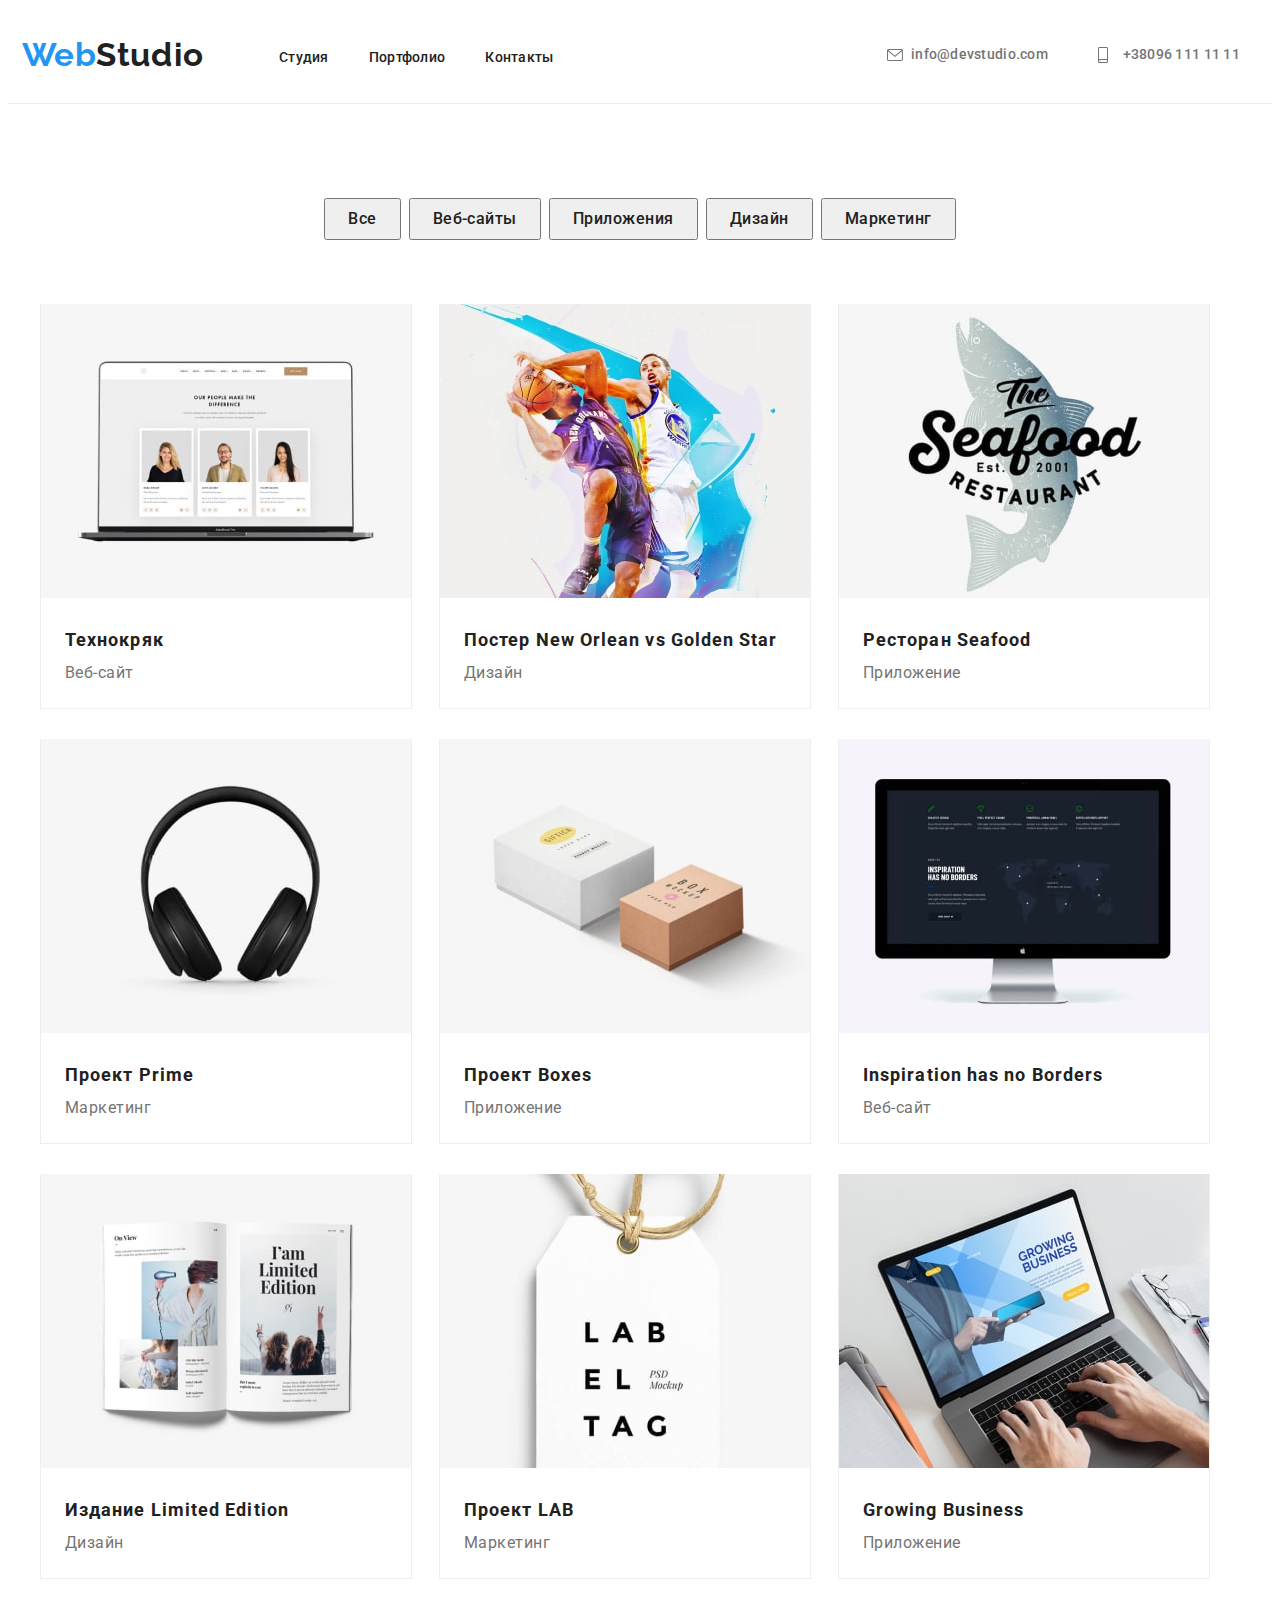
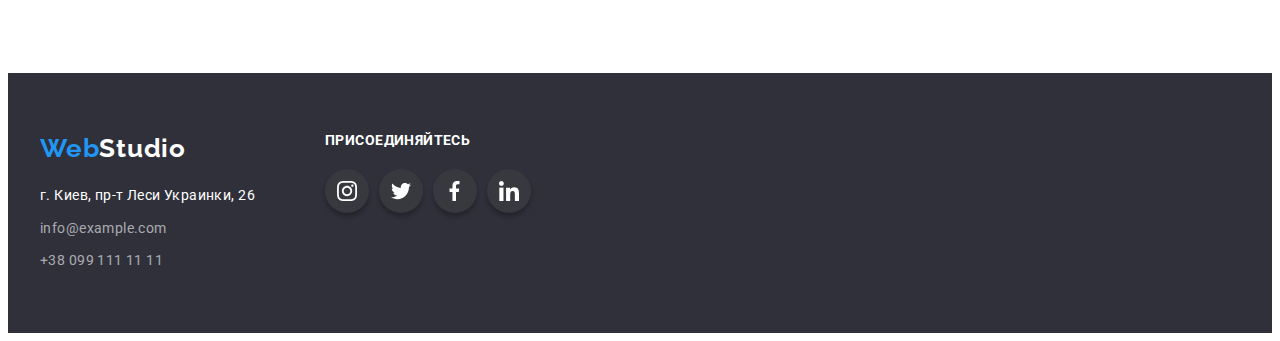
==== portfolio.html @ 442c3318 "Скопіювала файли і підключила модал" ====
<!DOCTYPE html>
<html lang="ru">
  <head>
    <meta charset="UTF-8">
    <meta http-equiv="X-UA-Compatible" content="IE=edge">
    <meta name="viewport" content="width=device-width, initial-scale=1.0">
    <title>Document</title>
    <link rel="preconnect" href="https://fonts.googleapis.com">
    <link rel="preconnect" href="https://fonts.gstatic.com" crossorigin>
    <link href="https://fonts.googleapis.com/css2?family=Raleway:wght@700&family=Roboto:wght@400;500;700;900&display=swap" rel="stylesheet">
    <link rel="stylesheet" href="https://cdnjs.cloudflare.com/ajax/libs/modern-normalize/1.1.0/modern-normalize.min.css"
                integrity="sha512-wpPYUAdjBVSE4KJnH1VR1HeZfpl1ub8YT/NKx4PuQ5NmX2tKuGu6U/JRp5y+Y8XG2tV+wKQpNHVUX03MfMFn9Q=="
                crossorigin="anonymous" referrerpolicy="no-referrer" />
    <link rel="stylesheet" href="./css/style.css"/>
</head>
<body>
        <!--page header-->
        <header class="header">
          <!-- Main navigation -->
  <div class="container">
  <nav class="header-navigation">
      <a class="header-logo link" lang="en" href="./index.html"><span>Web</span>Studio</a>
      <div class="main-navigation">
      <ul class="header-list list">
          <li class="header-item">
             <a class="header-link link" href="./index.html">Студия</a>  
          </li>
          <li class="header-item">
              <a class="header-link link" href="./portfolio.html">Портфолио</a> 
          </li>
          <li class="header-item">
              <a class="header-link link" href="">Контакты</a> 
          </li>
      </ul>
      </div>
  </nav>
  <div class="header-right">
      <a class="header-mail header-link link" href="mailgo:info@devstudio.com">
          <svg class="icon-mail" width="16" height="12">
              <use href="./img/sprite.svg#icon-envelope-hover">
              </use>
          </svg>
          info@devstudio.com</a>
      <a class="header-tel header-link link" href="tell:+380961111111">
          <svg class="icon-tel" width="10" height="16">
              <use href="./img/sprite.svg#icon-smartphone">
              </use>
          </svg> +38096 111 11 11</a>
  </div>
  </div>
</header>
        <!-- unique page content -->
    <main>
      <!-- hero -->
      <section class="portfolio-hero">
          <div class="container portfolio-container">
          <div class="portfolio-button">
            <ul class="portfolio-hero-list list">
                <li class="portfolio-hero-item"><button class="portfolio-hero-button" type="button">Все</button></li>
                <li class="portfolio-hero-item"><button class="portfolio-hero-button" type="button">Веб-сайты</button></li>
                <li class="portfolio-hero-item"><button class="portfolio-hero-button" type="button">Приложения</button></li>
                <li class="portfolio-hero-item"><button class="portfolio-hero-button" type="button">Дизайн</button></li>
                <li class="portfolio-hero-item"><button class="portfolio-hero-button" type="button">Маркетинг</button></li>
            </ul>
          </div>
          <ul class="our-products-list list">
              <li class="our-products-item"> <img src="./img/img02-min.jpg" alt="На экране ноута изображен сайт" width="370" height="294">
                <div class="our-title-container">
                <h3 class="our-products-title">Технокряк</h3>
                <p class="our-products-text">Веб-сайт</p>
                </div>
              </li>
              <li class="our-products-item"><img src="./img/img03-min.jpg" alt="Два баскетболиста в борьбе за мяч" width="370" height="294">
                <div class="our-title-container">
                <h3 class="our-products-title">Постер New Orlean vs Golden Star</h3>
                <p class="our-products-text">Дизайн</p>
                </div>
              </li>
              <li class="our-products-item"><img src="./img/img04-min.jpg" alt="Логотип ресторана" width="370" height="294">
                <div class="our-title-container">
                <h3 class="our-products-title">Ресторан Seafood</h3>
                <p class="our-products-text">Приложение</p>
                </div>
              </li>
              <li class="our-products-item"><img src="./img/img05-min.jpg" alt="Наушники" width="370" height="294">
                <div class="our-title-container">
                <h3 class="our-products-title">Проект Prime</h3>
                <p class="our-products-text">Маркетинг</p>
                </div>
              </li>
              <li class="our-products-item"><img src="./img/img06-min.jpg" alt="Белая и коричневая коробки" width="370" height="294">
                <div class="our-title-container">
                <h3 class="our-products-title">Проект Boxes</h3>
                <p class="our-products-text">Приложение</p>
              </div>
              </li>
              <li class="our-products-item"><img src="./img/img07-min.jpg" alt="Монитор" width="370" height="294">
                <div class="our-title-container">
                <h3 class="our-products-title">Inspiration has no Borders</h3>
                <p class="our-products-text">Веб-сайт</p>
              </div>
              </li>
              <li class="our-products-item"><img src="./img/img08-min.jpg" alt="Книга" width="370" height="294">
                <div class="our-title-container">
                <h3 class="our-products-title">Издание Limited Edition</h3>
                <p class="our-products-text">Дизайн</p>
              </div>
              </li>
              <li class="our-products-item"><img src="./img/img09-min.jpg" alt="Ярлык" width="370" height="294">
                <div class="our-title-container">
                <h3 class="our-products-title">Проект LAB</h3>
                <p class="our-products-text">Маркетинг</p>
              </div>
              </li>
              <li class="our-products-item"><img src="./img/img01-min.jpg" alt="Руки набирают текст на ноуте" width="370" height="294">
                <div class="our-title-container">
                <h3 class="our-products-title">Growing Business</h3>
                <p class="our-products-text">Приложение</p>
              </div>
              </li>
          </ul>
        </div>
      </section>
    </main>
    <footer class="contacts">
      <div class="container contacts-container">
          <div class="container-footer">
              <a class="contacts-logo link" lang="en" href="./index.html"><span>Web</span>Studio</a>
              <address>
                  <ul class="contacts-list list"> 
                      <li class="contacts-items"><a class="contacts-address link" href="">г. Киев, пр-т Леси Украинки, 26</a></li>
                      <li class="contacts-items"><a class="contacts-link link" href="mailgo:info@example.com">info@example.com</a></li>
                      <li class="contacts-items"><a class="contacts-link link" href="tel:+380991111111">+38 099 111 11 11</a></li>
                  </ul>
              </address>
          </div>
          <div class="container-footer-name">
              <h2 class="name-footer">присоединяйтесь</h2>
              <ul class="icon-list-footer list">
                  <li class="footer-items">
                      <a class="footer-link link" href="https://www.instagram.com"><svg class="icon-instagram icon" width="20" height="20">
                          <use href="./img/sprite.svg#icon-instagram">
                          </use>
                      </svg></a>
                  </li>
                  <li class="footer-items">
                      <a class="footer-link link" href="https://www.twitter.com"><svg class="icon-twitter icon" width="20" height="20">
                          <use href="./img/sprite.svg#icon-twitter">
                          </use>
                      </svg></a>
                  </li>
                  <li class="footer-items">
                      <a class="footer-link link" href="https://www.facebook.com"><svg class="icon-facebook icon" width="20" height="20">
                          <use href="./img/sprite.svg#icon-Vector">
                          </use>
                      </svg></a>
                  </li>
                  <li class="footer-items">
                      <a class="footer-link link" href="https://www.linkedin.com"><svg class="icon-linkedin icon" width="20" height="20">
                          <use href="./img/sprite.svg#icon-linkedin">
                          </use>
                      </svg></a>
                  </li>
              </ul>
          </div>
      </div>
  
  </footer>
</body>
</html>
---- css/style.css ----
p, h1, h2, h3, h4 {
  margin-top: 0;
  margin-bottom: 0;
}
ul {
  margin-top: 0;
  margin-bottom: 0;
  padding-left: 0;
}
:root {
  --primery-background-color:#FFFFFF;
  --secondary-background-color:#E5E5E5;
  --hero-footer-background-color:#2F303A;
  --main-title-color: #FFFFFF;
  --secondary-title-color:  #212121;
  --main-text-color:  #757575;
  --accent-color:#2196F3;
}
body {
  font-family: "Roboto", sans-serif;
}
ul {
  margin-top: 0;
  margin-bottom: 0;
  padding-left: 0;
}
section {
  padding-top: 94px;
  padding-bottom: 94px;
}
.header {
padding-top: 32px;
padding-bottom: 32px;
display: flex;

border-bottom: 1px solid #ECECEC;
} 
.container {
  width: 1200px;
  padding-left: 15px;
  padding-right: 15px;
  margin: 0 auto;
}
.header .container {
  display: flex;
  align-items: center;
}
.header-navigation {
  display: flex;
  align-items: center;
}
.header-item:not(:last-child) {
  margin-right: 40px;
}
.list {
  list-style: none;
}
.link {
  text-decoration: none;
}

.header-logo {
  font-family: Raleway;
  font-weight: bold;
font-size: 26px;
line-height: 1.19;
letter-spacing: 0.03em;

color: var(--secondary-title-color);
margin-right: 93px;
transform: scale(1.25);
}

.main-navigation {
  width: 294px;
height: 16px;

}
.header-list {
  display: flex;
  align-items: center;
}
.header-item
.header-link {
font-weight: 500;
font-size: 14px;
line-height: 1.14;
letter-spacing: 0.02em;

color: var(--secondary-title-color);
}
.header-link:hover,
.header-link:focus {
color: var(--accent-color);
}
.header-right {
  margin-left: auto;
  display: flex;
  align-items: center;
  
}
.icon-tel,
.icon-mail {
  fill: currentColor;
}
.header-tel {
  display: flex;
  align-items: center;
font-weight: 500;
font-size: 14px;
line-height: 1.14;
letter-spacing: 0.02em;

color: var(--main-text-color);
width: 142px;
justify-content: space-between;
}
.header-mail {
  display: flex;
  align-items: center;
  font-weight: 500;
  font-size: 14px;
  line-height: 1.14;
  letter-spacing: 0.02em;
  
  color: var(--main-text-color) ;
  width: 161px;
justify-content: space-between;
  margin-right: 50px;
  }
  
.hero {
  
  display: flex;
  padding-top: 200px;
  padding-bottom: 200px;
  background-image: linear-gradient(rgba(47, 48, 58, 0.4), rgba(47, 48, 58, 0.4)),  url(../img/fon-min.jpg);
}
.hero-container {
display: flex;
flex-direction: column;
align-items: center;
justify-content: center;
}
.hero-title {
  font-weight: 900;
font-size: 44px;
line-height: 1.36;
text-align: center;
letter-spacing: 0.06em;
text-transform: uppercase;

color: var(--main-title-color);
width: 696px;
height: 120px;
}
.hero-button {
  font-family: Roboto;
font-style: normal;
  background-color: var(--accent-color);
  font-weight: bold;
font-size: 16px;
line-height: 1.87;
text-align: center;
letter-spacing: 0.06em;
cursor: pointer;

color: var(--main-title-color);
width: 200px;
height: 50px;
margin-top: 30px;
}
.features {
  background-color: var(--primery-background-color);
  display: flex;
  padding-bottom: 92px;
}
.features-container {
  display: flex;
}

.features-items:not(:last-child) {
  margin-right: 30px;
}
.features-list  {
  display: flex;

}
.features-title {
  font-weight: bold;
font-size: 14px;
line-height: 1.14;
letter-spacing: 0.03em;
text-transform: uppercase;

color: var(--secondary-title-color);
margin-bottom: 10px;
}
.features-items {
  width: 270px;
flex-direction: column;
}
.container-icon-feature {
  display: flex;
  width: 100%;
  justify-content: center;
  background-color: #F5F4FA; 
  margin-bottom: 30px;
}
.icon-features {
  display: flex;
  margin: 25px auto;
}
.features-text {
  font-size: 14px;
line-height: 1.71;
letter-spacing: 0.03em;

color: var(--main-text-color);
}
.images {
  display: flex;
  padding-top: 0px;
}
.images-list {
  display: flex;
  justify-content: space-between;
}
.images-title {
  font-weight: bold;
  font-size: 36px;
  line-height: 1.17;
  text-align: center;
  letter-spacing: 0.03em;
  
  color: var(--secondary-title-color);
  margin-bottom: 52px;
}

.team-section {
  background-color: #F5F4FA;
display: flex;
}
.team-list {
  display: flex;
  justify-content: space-between;
}
.team-title {
font-weight: bold;
font-size: 36px;
line-height: 1.17;
text-align: center;
letter-spacing: 0.03em;

color: var(--secondary-title-color);
margin-bottom: 50px;
}
.team-item {
  box-shadow: 0px 1px 3px rgba(0, 0, 0, 0.12), 0px 1px 1px rgba(0, 0, 0, 0.14), 0px 2px 1px rgba(0, 0, 0, 0.2);
border-radius: 0px 0px 4px 4px;
background-color: #FFFFFF;
}
.team-name-container {
  padding-top: 30px;
  padding-bottom: 30px;
  align-content: center;
}
.team-name {
  font-weight: 500;
font-size: 16px;
line-height: 1.19;
text-align: center;
letter-spacing: 0.03em;

color: var(--secondary-title-color);
margin-bottom: 10px;
}
.team-position {
  font-size: 16px;
line-height: 1.19;
text-align: center;
letter-spacing: 0.03em;

color: var(--main-text-color);
}
.icon-list {
  display: flex;
  width: 206px;
  justify-content: center;
  align-items: center;
  margin-left: 32px;
  margin-bottom: 30px;
}
.icon-group:hover,
.icon-group:focus {
color: var(--main-title-color);
background-color: var(--accent-color);
}
.icon-group {
  display: flex;
  color: #AFB1B8;
  width: 44px;
  height: 44px;
  justify-content: center;
  align-items: center;
  border-radius: 50%;
}
.container-customers {
justify-content: center;
align-items: flex-start;
}
.customers-tittle {
  font-weight: bold;
  font-size: 36px;
  line-height: 1.17;
  text-align: center;
  letter-spacing: 0.03em;

color: var(--secondary-title-color);
margin-bottom: 50px;
}
.customers-list {
  display: flex;
  justify-content: space-around;
}
.icon-group-customers:focus,
.icon-group-customers:hover {
  color: var(--accent-color);
  border: 1px solid var(--accent-color);
}
.icon-group-customers {
  display: flex;
  color: #AFB1B8;
  width: 170px;
  height: 92px;
  border: 1px solid #AFB1B8;
  justify-content: center;
  align-items: center;
}
.group {
  fill: currentColor;
}
/* нижня частина студії */
.contacts {
  background-color: var(--hero-footer-background-color);
display: flex;
padding-top: 60px;
padding-bottom: 60px;
}
.contacts-container {
  display: flex;   
}
.container-footer{
  flex-direction: column;
}
.contacts-address {
  font-style: normal;
  font-size: 14px;
line-height: 1.71;
letter-spacing: 0.03em;

color: var(--main-title-color);
}
.contacts-items:not(:last-child) {
  margin-bottom: 9px;
}
.contacts-link {
  font-style: normal;
  font-size: 14px;
line-height: 1.71;
letter-spacing: 0.03em;

color: rgba(255, 255, 255, 0.6);
}
.contacts-link:hover,
.contacts-link:focus {
color: var(--accent-color);
}
.contacts-logo {
  display: flex;
  font-family: Raleway;
  font-weight: bold;
font-size: 26px;
line-height: 1.19;
letter-spacing: 0.03em;

color: var(--main-title-color);
width: 145px;
height: 31px;
margin-bottom: 20px;
}
span {
  color: var(--accent-color);
}
.container-footer-name {
  display: flex;
  flex-direction: column;
  width: 206px;
  margin-left: 70px;
}
.name-footer {
  display: flex;
  margin-bottom: 20px;
  font-weight: bold;
  font-size: 14px;
  line-height: 1.14;
  letter-spacing: 0.03em;
  text-transform: uppercase;
  color: var(--primery-background-color);
}
.icon-list-footer {
  display: flex;
  width: 206px;
  justify-content: space-between;
}
.footer-items {
  display: flex;
}
.footer-items::not(:last-child) {
    margin-right: 10px;
}
.footer-link:hover,
.footer-link:focus {
  background-color: var(--accent-color);
}
  .footer-link {
    display: flex;
  color: var(--primery-background-color);
  width: 44px;
  height: 44px;
  justify-content: center;
  align-items: center;
  border-radius: 50%;
  box-shadow: 0px 4px 4px 0px #00000040;
  background-color: #38393f;
}
.icon {
  fill: currentColor;
}
/* головна портфоліо */
.portfolio-hero {
display: flex;
}

.portfolio-container {
display: flex;
flex-direction: column;
align-items: center;
}
.portfolio-hero-list {
  display: flex;
}
.portfolio-hero-item:not(:last-child) {
  margin-right: 8px;
}
.portfolio-hero-button:focus,
.portfolio-hero-button:hover {
  color: var(--main-title-color);
  background-color: var(--accent-color);
}
.portfolio-hero-button {
  font-family: Roboto;
  font-style: normal; 
  font-weight: 500;
font-size: 16px;
line-height: 1.62;
text-align: center;
letter-spacing: 0.03em;
cursor: pointer;
color: var(--secondary-title-color);
flex-direction: column;
padding: 6px 22px;
}
.our-products-list {
  display: flex;
  flex-wrap: wrap;
  margin-top: 34px;
}
.our-products-item:hover {
  background: #FFFFFF;
  box-sizing: border-box;
  box-shadow: 0px 1px 1px rgba(0, 0, 0, 0.12), 0px 4px 4px rgba(0, 0, 0, 0.06), 1px 4px 6px rgba(0, 0, 0, 0.16);
}
.our-products-item {
  border-bottom: 1px solid #EEEEEE;
  border-left: 1px solid #EEEEEE;
  border-right: 1px solid #EEEEEE;
  margin-top: 30px;
}
.our-products-item:not(:nth-child(3n)) {
  margin-right: 27px;
}
.our-title-container {
padding: 20px 24px;
}
.our-products-title {
  font-weight: bold;
font-size: 18px;
line-height: 2;
letter-spacing: 0.06em;

color: var(--secondary-title-color);
}
.our-products-text {
  font-size: 16px;
line-height: 1.87;
letter-spacing: 0.03em;

color: var(--main-text-color);

}
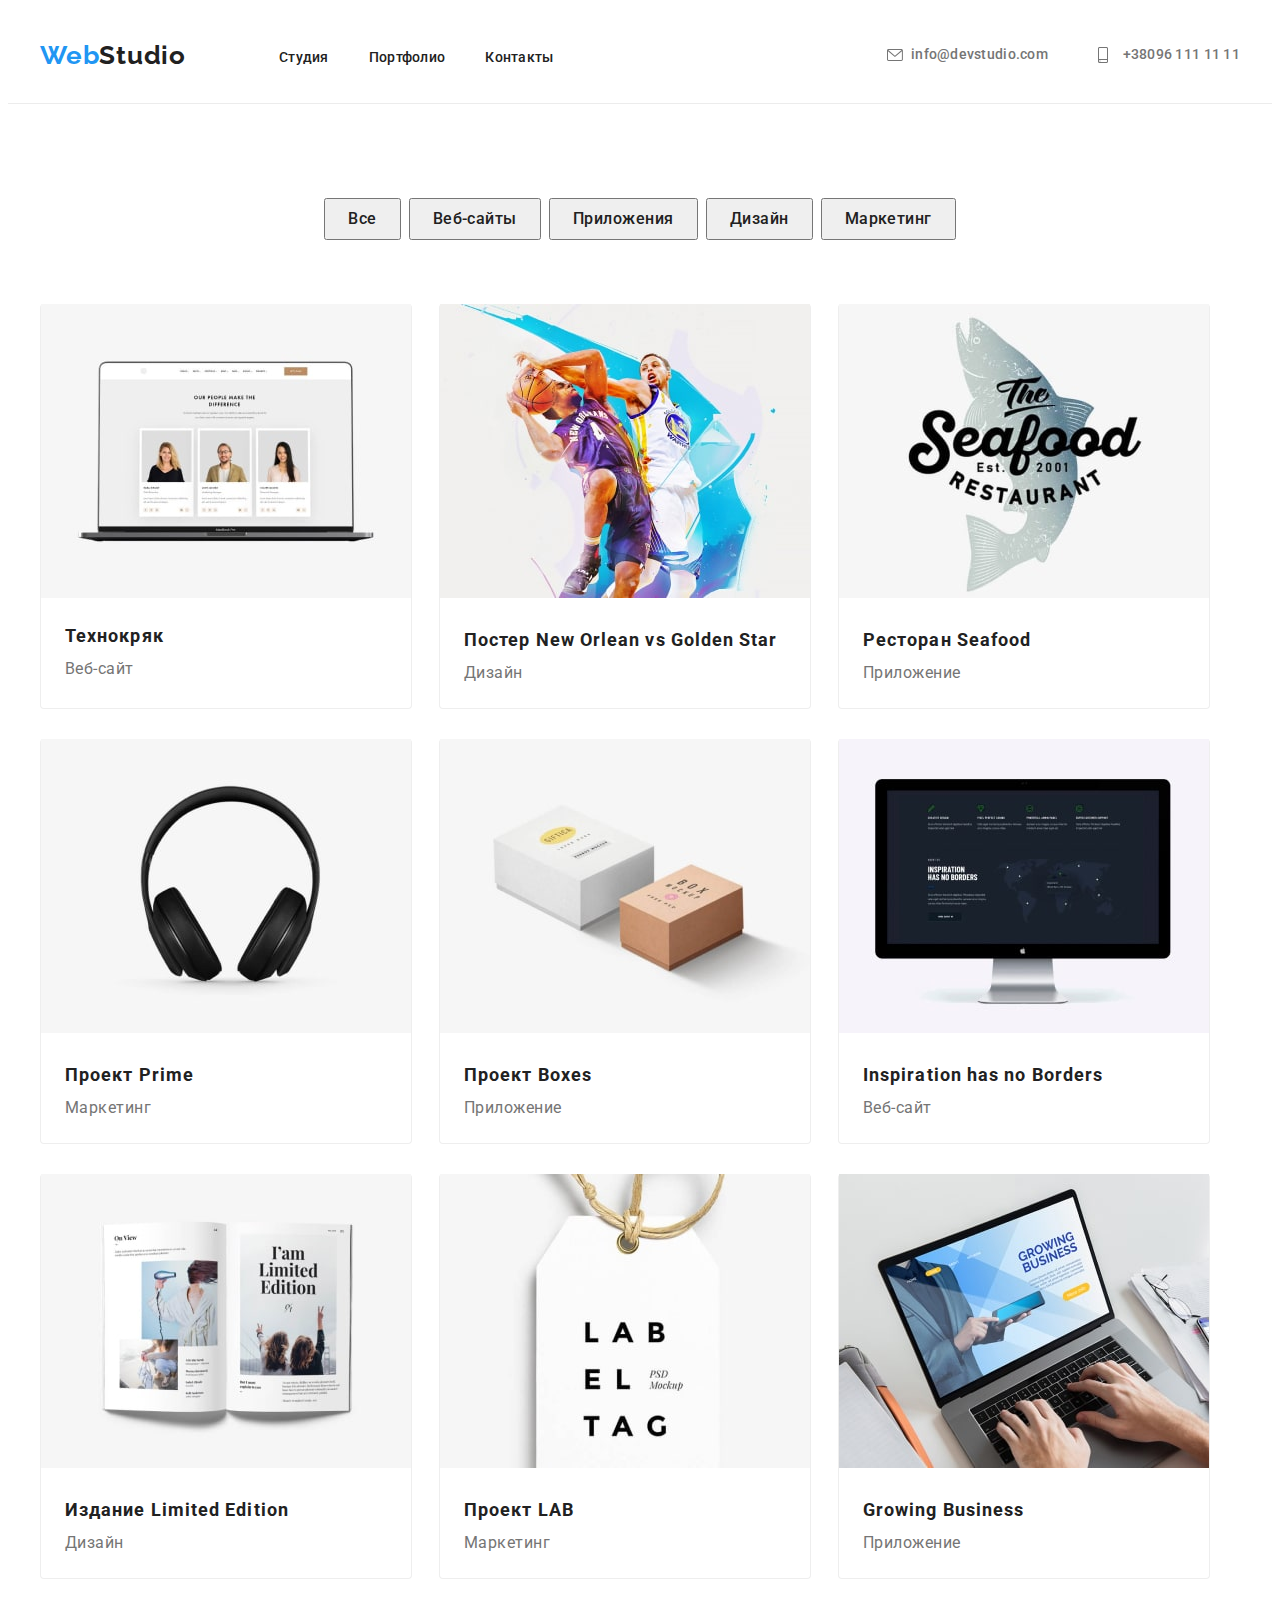
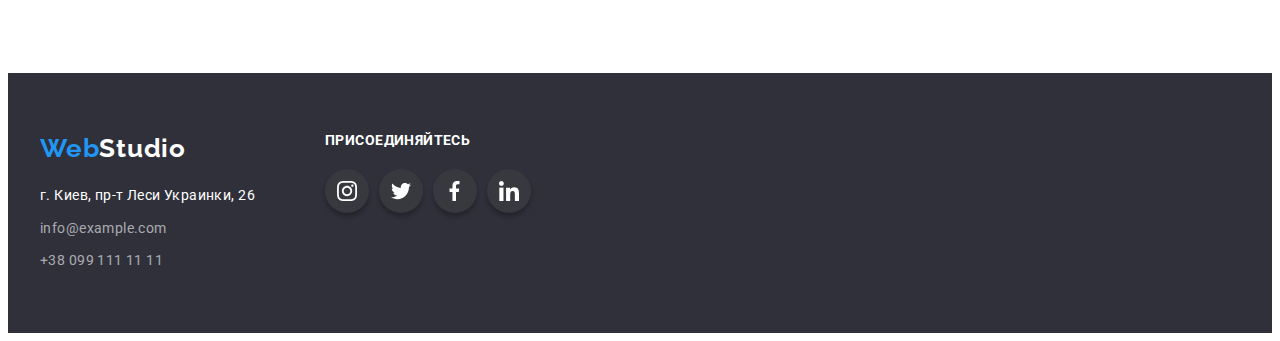
==== commit 052d7375: "Створила модальне вікно" ====
--- a/portfolio.html
+++ b/portfolio.html
@@ -64,7 +64,13 @@
             </ul>
           </div>
           <ul class="our-products-list list">
-              <li class="our-products-item"> <img src="./img/img02-min.jpg" alt="На экране ноута изображен сайт" width="370" height="294">
+              <li class="our-products-item"> 
+                <div class="product-container">
+                <img src="./img/img02-min.jpg" alt="На экране ноута изображен сайт" width="370" height="294">
+                <p class="text-product">
+                  Технокряк это современная площадка распространения коронавируса. Компании используют эту платформу для цифрового шпионажа и атак на защищённые сервера конкурентов.
+                </p>
+              </div>
                 <div class="our-title-container">
                 <h3 class="our-products-title">Технокряк</h3>
                 <p class="our-products-text">Веб-сайт</p>
--- a/css/style.css
+++ b/css/style.css
@@ -8,6 +8,12 @@
   margin-bottom: 0;
   padding-left: 0;
 }
+@keyframes appear {
+  0% { top: 294px;}
+  25% { height: 25%;}
+  50% { height: 50%;}
+  100% {height: 100%S;}
+  }
 :root {
   --primery-background-color:#FFFFFF;
   --secondary-background-color:#E5E5E5;
@@ -69,9 +75,11 @@
 
 color: var(--secondary-title-color);
 margin-right: 93px;
-transform: scale(1.25);
-}
-
+transition-property: transform;
+}
+.header-logo:hover {
+  transform: scale(1.25);
+}
 .main-navigation {
   width: 294px;
 height: 16px;
@@ -165,12 +173,48 @@
 text-align: center;
 letter-spacing: 0.06em;
 cursor: pointer;
-
+border-radius: 4px;
 color: var(--main-title-color);
 width: 200px;
 height: 50px;
 margin-top: 30px;
 }
+.backdrop {
+  position: fixed;
+  height: 100%;
+  width: 100%;
+  background-color: rgba(23, 26, 36, 0.2);
+  top: 0;
+  transition: opacity 250ms, visibility 250ms;
+  display: flex;
+  align-items: center;
+  justify-content: center;
+}
+
+.modal {
+  position: absolute;
+  width: 528px;
+  height: 581px;
+  background-color: #ffffff;
+  border-radius: 5px;
+  left: 50%;
+  top: 50%;
+  transform: translate(-50%, -50%);
+}
+
+.button-close {
+  display: flex;
+  background-color: var(--primery-background-color) ;
+  position: absolute;
+  right: 8px;
+  top: 8px;
+  border: none;
+}
+.backdrop.is-hidden {
+  opacity: 0;
+  visibility: hidden;
+  pointer-events: none;
+}
 .features {
   background-color: var(--primery-background-color);
   display: flex;
@@ -226,6 +270,25 @@
 .images-list {
   display: flex;
   justify-content: space-between;
+}
+.images-item {
+  position: relative;
+  display: flex;
+}
+.images-text { 
+position: absolute;
+font-weight: bold;
+font-size: 14px;
+line-height: 1.14;
+text-align: center;
+letter-spacing: 0.03em;
+text-transform: uppercase;
+width: 100%;
+color: #FFFFFF;
+background-color: rgba(47, 48, 58, 0.8);
+padding-top: 27px ;
+padding-bottom: 27px;
+bottom: 0;
 }
 .images-title {
   font-weight: bold;
@@ -486,7 +549,36 @@
   border-bottom: 1px solid #EEEEEE;
   border-left: 1px solid #EEEEEE;
   border-right: 1px solid #EEEEEE;
+  border-radius: 4px;
   margin-top: 30px;
+}
+.product-container {
+  position: relative;
+  
+  display: flex;
+  width: 370px;
+height: 294px;
+}
+.text-product {clip-path: polygon(0px 0px, 0px 0px, 0px 0px, 0px 0px);
+  position: absolute;
+  top: 0;
+  left: 0;
+  height: 100%;
+  font-style: normal;
+  font-weight: normal;
+  font-size: 18px;
+  line-height: 1.56;
+  letter-spacing: 0.03em;
+  color: #FFFFFF;
+  background-color: rgba(33, 150, 243, 0.9);
+  padding: 63px 24px;
+}
+.text-product:hover {
+  animation-name: appear;
+  animation-duration: 1.5s;
+  animation-timing-function: linear;
+  animation-iteration-count: infinite;
+  animation-direction: reverse;
 }
 .our-products-item:not(:nth-child(3n)) {
   margin-right: 27px;
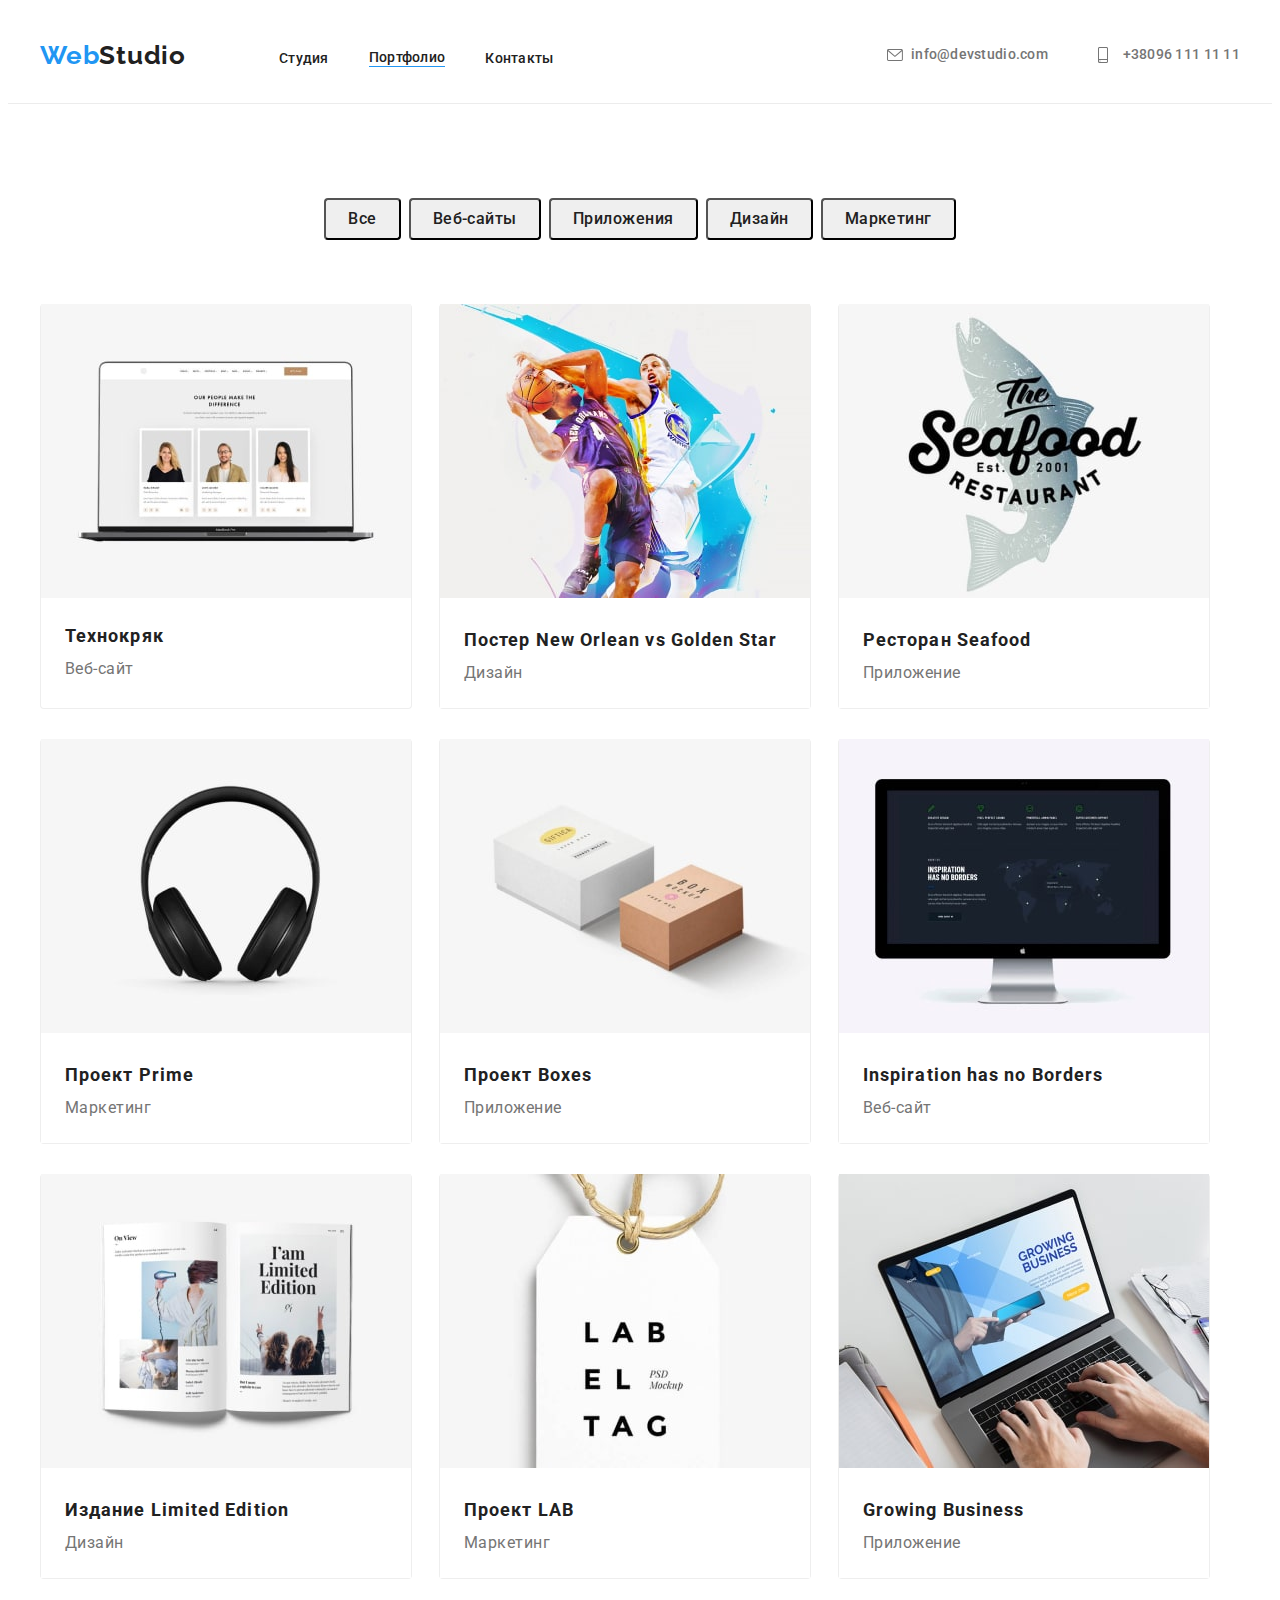
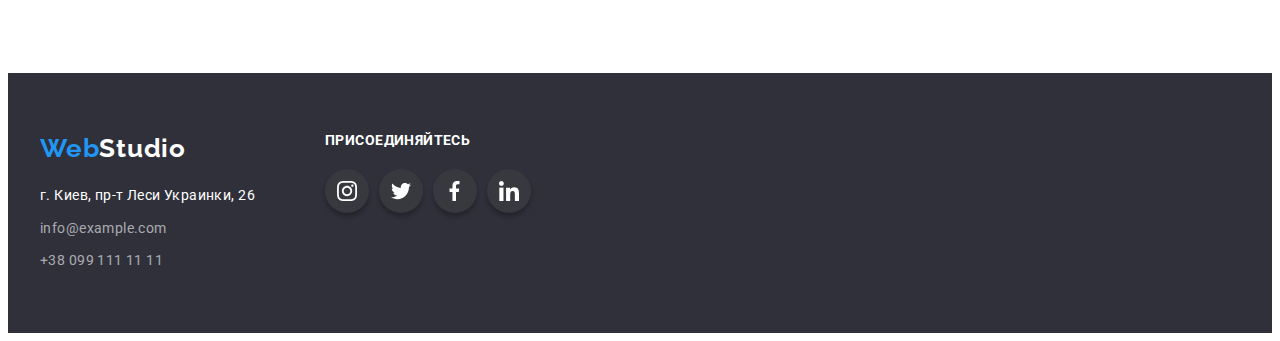
==== commit cabc1c50: "Внесла зміни" ====
--- a/portfolio.html
+++ b/portfolio.html
@@ -26,7 +26,7 @@
              <a class="header-link link" href="./index.html">Студия</a>  
           </li>
           <li class="header-item">
-              <a class="header-link link" href="./portfolio.html">Портфолио</a> 
+              <a class="header-link link active" href="./portfolio.html">Портфолио</a> 
           </li>
           <li class="header-item">
               <a class="header-link link" href="">Контакты</a> 
--- a/css/style.css
+++ b/css/style.css
@@ -8,12 +8,6 @@
   margin-bottom: 0;
   padding-left: 0;
 }
-@keyframes appear {
-  0% { top: 294px;}
-  25% { height: 25%;}
-  50% { height: 50%;}
-  100% {height: 100%S;}
-  }
 :root {
   --primery-background-color:#FFFFFF;
   --secondary-background-color:#E5E5E5;
@@ -65,7 +59,6 @@
 .link {
   text-decoration: none;
 }
-
 .header-logo {
   font-family: Raleway;
   font-weight: bold;
@@ -78,6 +71,7 @@
 transition-property: transform;
 }
 .header-logo:hover {
+  transition: transform 250ms cubic-bezier(0.4, 0, 0.2, 1);
   transform: scale(1.25);
 }
 .main-navigation {
@@ -95,12 +89,19 @@
 font-size: 14px;
 line-height: 1.14;
 letter-spacing: 0.02em;
-
 color: var(--secondary-title-color);
 }
 .header-link:hover,
 .header-link:focus {
+  transition: color 250ms cubic-bezier(0.4, 0, 0.2, 1);
 color: var(--accent-color);
+}
+.active::after {
+  content: '';
+  display: block;
+  width: 100%;
+  background-color: var(--accent-color) ;
+  height: 1px;
 }
 .header-right {
   margin-left: auto;
@@ -350,13 +351,14 @@
 .icon-list {
   display: flex;
   width: 206px;
-  justify-content: center;
-  align-items: center;
+  justify-content: space-between;
+  align-items: center;
+  margin-bottom: 30px;
   margin-left: 32px;
-  margin-bottom: 30px;
 }
 .icon-group:hover,
 .icon-group:focus {
+  transition: background-color 250ms cubic-bezier(0.4, 0, 0.2, 1), color 250ms cubic-bezier(0.4, 0, 0.2, 1);
 color: var(--main-title-color);
 background-color: var(--accent-color);
 }
@@ -369,6 +371,9 @@
   align-items: center;
   border-radius: 50%;
 }
+.group {
+  fill: currentColor;
+}
 .container-customers {
 justify-content: center;
 align-items: flex-start;
@@ -389,6 +394,7 @@
 }
 .icon-group-customers:focus,
 .icon-group-customers:hover {
+  transition: color 250ms cubic-bezier(0.4, 0, 0.2, 1), border 250ms cubic-bezier(0.4, 0, 0.2, 1);
   color: var(--accent-color);
   border: 1px solid var(--accent-color);
 }
@@ -438,6 +444,7 @@
 }
 .contacts-link:hover,
 .contacts-link:focus {
+  transition: color 250ms cubic-bezier(0.4, 0, 0.2, 1);
 color: var(--accent-color);
 }
 .contacts-logo {
@@ -485,6 +492,7 @@
 }
 .footer-link:hover,
 .footer-link:focus {
+  transition: background-color 250ms cubic-bezier(0.4, 0, 0.2, 1);
   background-color: var(--accent-color);
 }
   .footer-link {
@@ -519,6 +527,7 @@
 }
 .portfolio-hero-button:focus,
 .portfolio-hero-button:hover {
+  transition: color 250ms cubic-bezier(0.4, 0, 0.2, 1), background-color 250ms cubic-bezier(0.4, 0, 0.2, 1);
   color: var(--main-title-color);
   background-color: var(--accent-color);
 }
@@ -534,6 +543,7 @@
 color: var(--secondary-title-color);
 flex-direction: column;
 padding: 6px 22px;
+border-radius: 4px;
 }
 .our-products-list {
   display: flex;
@@ -541,7 +551,8 @@
   margin-top: 34px;
 }
 .our-products-item:hover {
-  background: #FFFFFF;
+  transition: background-color 250ms cubic-bezier(0.4, 0, 0.2, 1), box-sizing 250ms cubic-bezier(0.4, 0, 0.2, 1), box-shadow 250ms cubic-bezier(0.4, 0, 0.2, 1);
+  background-color: #FFFFFF;
   box-sizing: border-box;
   box-shadow: 0px 1px 1px rgba(0, 0, 0, 0.12), 0px 4px 4px rgba(0, 0, 0, 0.06), 1px 4px 6px rgba(0, 0, 0, 0.16);
 }
@@ -554,12 +565,18 @@
 }
 .product-container {
   position: relative;
-  
   display: flex;
   width: 370px;
 height: 294px;
-}
-.text-product {clip-path: polygon(0px 0px, 0px 0px, 0px 0px, 0px 0px);
+overflow: hidden;
+}
+.our-products-item:hover .text-product
+{
+  transition: transform 2s cubic-bezier(0.4, 0, 0.2, 1);
+  transform: translateY(0%) ;
+}
+.text-product {
+  display: inline-block;
   position: absolute;
   top: 0;
   left: 0;
@@ -572,19 +589,16 @@
   color: #FFFFFF;
   background-color: rgba(33, 150, 243, 0.9);
   padding: 63px 24px;
-}
-.text-product:hover {
-  animation-name: appear;
-  animation-duration: 1.5s;
-  animation-timing-function: linear;
-  animation-iteration-count: infinite;
-  animation-direction: reverse;
+  transition: transform 2s cubic-bezier(0.47, 0, 0.745, 0.715) ;
+  transform: translateY(294px);
 }
 .our-products-item:not(:nth-child(3n)) {
   margin-right: 27px;
 }
 .our-title-container {
 padding: 20px 24px;
+position: relative;
+background-color: var(--primery-background-color );
 }
 .our-products-title {
   font-weight: bold;
